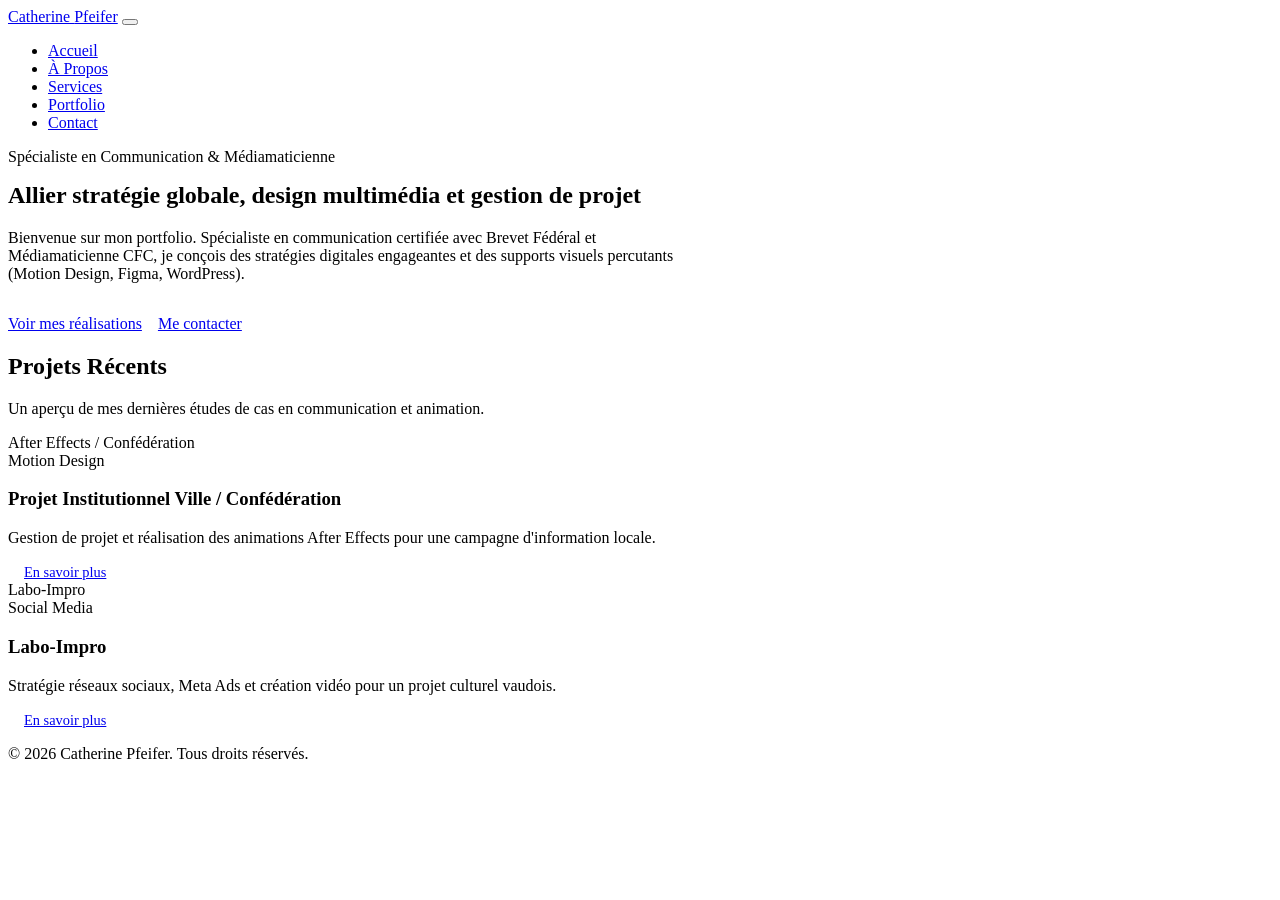
==== index.html @ 6492e7c9 "Add files via upload" ====
<!DOCTYPE html>
<html lang="fr">
<head>
  <meta charset="UTF-8">
  <meta name="viewport" content="width=device-width, initial-scale=1.0">
  <!-- SEO METADATA -->
  <title>Catherine Pfeifer | Spécialiste en Communication & Médiamaticienne Lausanne</title>
  <meta name="description" content="Portfolio de Catherine Pfeifer, spécialiste en communication brevetée et médiamaticienne CFC à Lausanne. Expertises : motion design, stratégie de communication et web.">
  <link rel="stylesheet" href="css/style.css">
  <link rel="preconnect" href="https://fonts.googleapis.com">
  <link href="https://fonts.googleapis.com/css2?family=Inter:wght@400;500;600;700&family=Outfit:wght@500;600;700&display=swap" rel="stylesheet">
</head>
<body>

  <header class="site-header">
    <div class="container header-inner">
      <a href="index.html" class="brand-logo">Catherine <span>Pfeifer</span></a>
      <button class="nav-toggle" aria-label="Menu"><span class="hamburger"></span></button>
      <nav>
        <ul class="nav-menu">
          <li><a href="index.html" class="nav-link active">Accueil</a></li>
          <li><a href="a_propos.html" class="nav-link">À Propos</a></li>
          <li><a href="services.html" class="nav-link">Services</a></li>
          <li><a href="portfolio.html" class="nav-link">Portfolio</a></li>
          <li><a href="contact.html" class="nav-link">Contact</a></li>
        </ul>
      </nav>
    </div>
  </header>

  <main>
    <section class="section">
      <div class="container">
        <span class="badge badge-green">Spécialiste en Communication &amp; Médiamaticienne</span>
        <h1 style="margin-top:1rem;">Allier stratégie globale, design multimédia et gestion de projet</h1>
        <p style="margin-top:1rem; max-width: 700px; color: var(--text-muted);">
          Bienvenue sur mon portfolio. Spécialiste en communication certifiée avec Brevet Fédéral et Médiamaticienne CFC, je conçois des stratégies digitales engageantes et des supports visuels percutants (Motion Design, Figma, WordPress).
        </p>
        <div style="margin-top: 2rem; display: flex; gap: 1rem; flex-wrap: wrap;">
  <!-- Bouton 1 : Or Plein -->
  <a href="portfolio.html" class="btn btn-gold-fill">Voir mes réalisations</a>
  
  <!-- Bouton 2 : Contour Or -->
  <a href="contact.html" class="btn btn-gold-outline">Me contacter</a>
</div>
      </div>
    </section>

    <!-- Aperçu des Projets Phares -->
    <section class="section" style="background: var(--bg-surface);">
      <div class="container">
        <div class="section-title">
          <h2>Projets Récents</h2>
          <p>Un aperçu de mes dernières études de cas en communication et animation.</p>
        </div>
        <div class="projects-grid">
          <article class="project-card">
            <div class="project-thumb"><span>After Effects / Confédération</span></div>
            <div class="project-content">
              <span class="badge badge-purple">Motion Design</span>
              <h3>Projet Institutionnel Ville / Confédération</h3>
              <p>Gestion de projet et réalisation des animations After Effects pour une campagne d'information locale.</p>
              <a href="portfolio.html" class="btn btn-outline" style="padding: 0.5rem 1rem; font-size: 0.9rem;">En savoir plus</a>
            </div>
          </article>
          <article class="project-card">
            <div class="project-thumb"><span>Labo-Impro</span></div>
            <div class="project-content">
              <span class="badge badge-pink">Social Media</span>
              <h3>Labo-Impro</h3>
              <p>Stratégie réseaux sociaux, Meta Ads et création vidéo pour un projet culturel vaudois.</p>
              <a href="portfolio.html" class="btn btn-outline" style="padding: 0.5rem 1rem; font-size: 0.9rem;">En savoir plus</a>
            </div>
          </article>
        </div>
      </div>
    </section>
  </main>

  <footer class="site-footer">
    <div class="container footer-content">
      <p>&copy; 2026 Catherine Pfeifer. Tous droits réservés.</p>
    </div>
  </footer>

  <script src="js/main.js"></script>
</body>
</html>
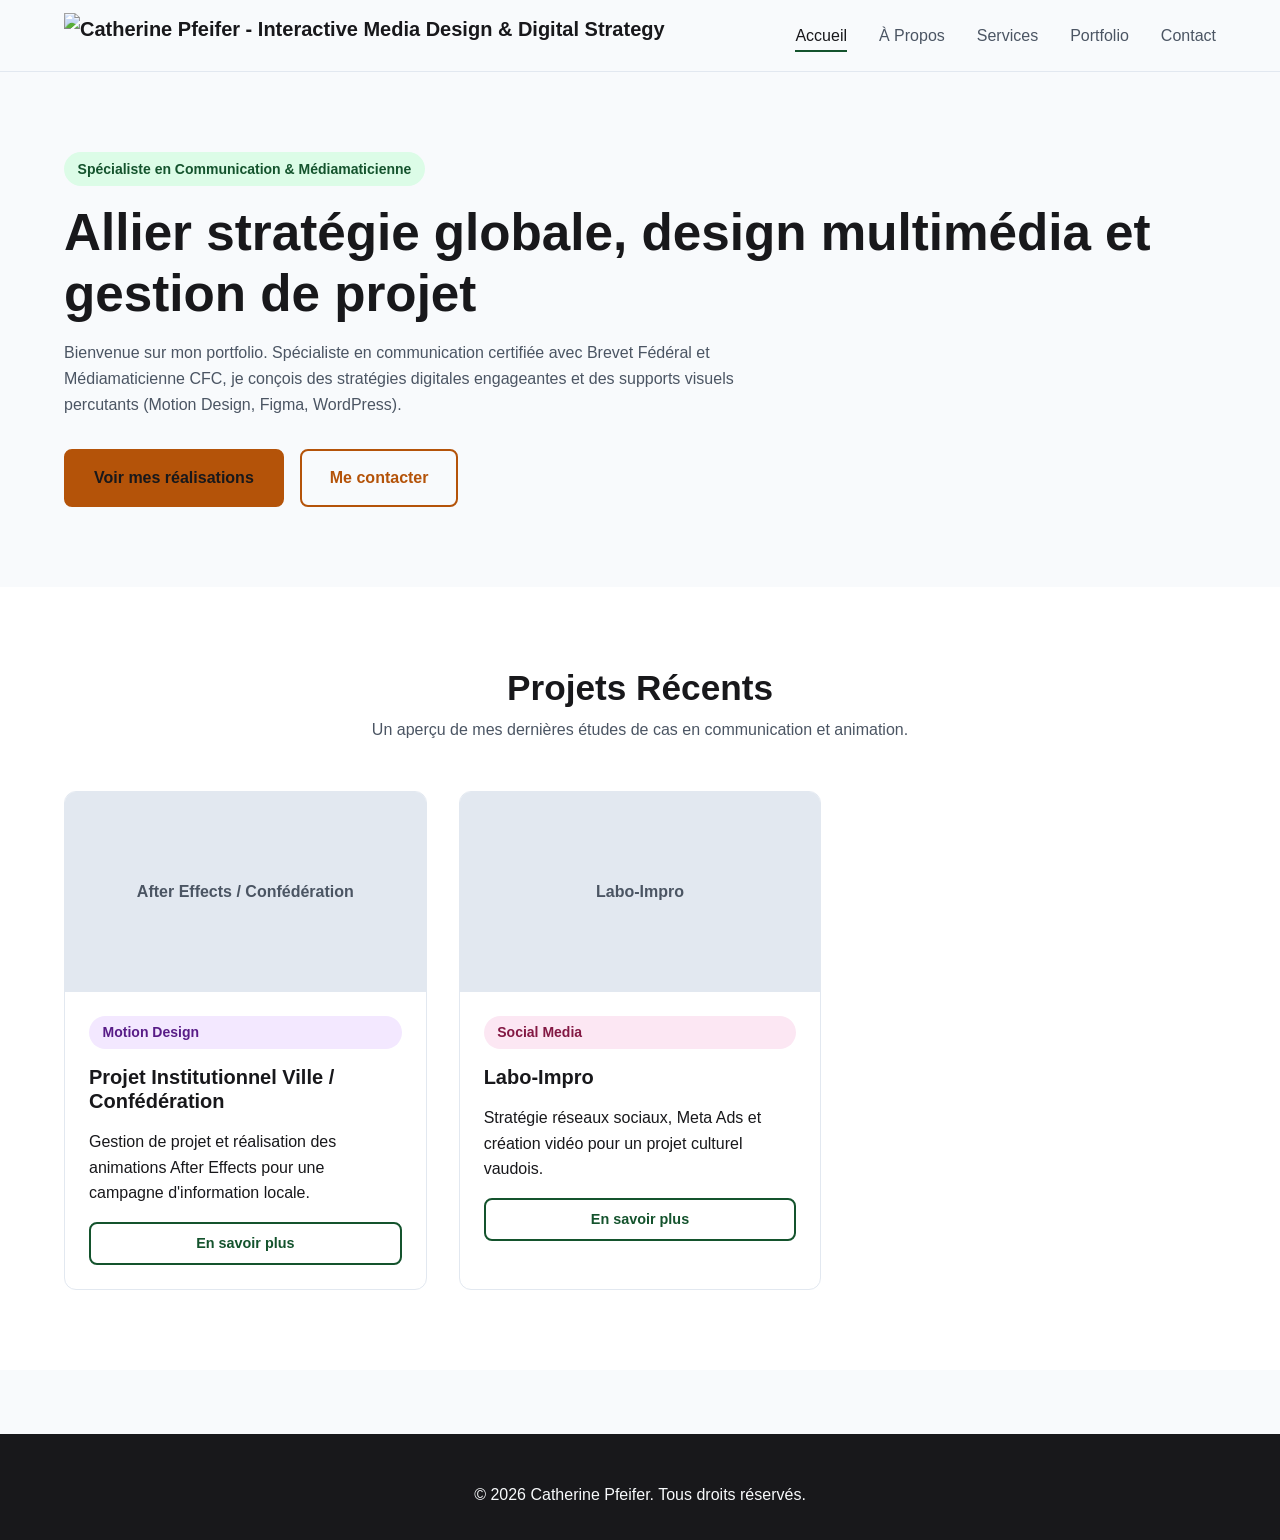
==== commit 7669c101: "Update index.html with new header image" ====
--- a/index.html
+++ b/index.html
@@ -14,7 +14,9 @@
 
   <header class="site-header">
     <div class="container header-inner">
-      <a href="index.html" class="brand-logo">Catherine <span>Pfeifer</span></a>
+      <a href="index.html" class="brand-logo">
+        <img src="images/CP_2_banniere_blanc.jpg" alt="Catherine Pfeifer - Interactive Media Design & Digital Strategy" style="height: 45px; width: auto; display: block;">
+      </a>
       <button class="nav-toggle" aria-label="Menu"><span class="hamburger"></span></button>
       <nav>
         <ul class="nav-menu">
--- a/css/style.css
+++ b/css/style.css
@@ -0,0 +1,168 @@
+/* ==========================================
+   CHARTE GRAPHIQUE & PALETTE ACCESSIBLE (WCAG AA)
+   ========================================== */
+:root {
+  --bg-green-pastel: #DCFCE7;
+  --bg-purple-pastel: #F3E8FF;
+  --bg-pink-pastel: #FCE7F3;
+  --bg-yellow-pastel: #FEF08A;
+  --bg-page: #F8FAFC;
+  --bg-surface: #FFFFFF;
+    
+  --text-on-green: #14532D;
+  --text-on-purple: #581C87;
+  --text-on-pink: #831843;
+  --text-on-yellow: #713F12;
+    
+  --text-main: #18181B;
+  --text-muted: #4B5563;
+  --accent-gold: #B45309;
+  --border-subtle: #E2E8F0;
+  --focus-ring: #2563EB;
+
+  --font-heading: 'Outfit', -apple-system, sans-serif;
+  --font-body: 'Inter', -apple-system, sans-serif;
+
+  --max-width: 1200px;
+  --header-height: 72px;
+  --radius-sm: 8px;
+  --radius-md: 12px;
+  --radius-lg: 20px;
+  --transition: all 0.25s cubic-bezier(0.4, 0, 0.2, 1);
+  --shadow-sm: 0 1px 3px rgba(0,0,0,0.05);
+  --shadow-md: 0 4px 6px -1px rgba(0,0,0,0.05), 0 2px 4px -1px rgba(0,0,0,0.03);
+}
+
+*, *::before, *::after { box-sizing: border-box; margin: 0; padding: 0; }
+html { scroll-behavior: smooth; font-size: 100%; }
+body {
+  font-family: var(--font-body);
+  background-color: var(--bg-page);
+  color: var(--text-main);
+  line-height: 1.6;
+  -webkit-font-smoothing: antialiased;
+}
+
+:focus-visible { outline: 3px solid var(--focus-ring); outline-offset: 3px; border-radius: 4px; }
+
+h1, h2, h3, h4 { font-family: var(--font-heading); color: var(--text-main); line-height: 1.2; }
+h1 { font-size: clamp(2rem, 4vw, 3.2rem); font-weight: 700; }
+h2 { font-size: clamp(1.6rem, 3vw, 2.2rem); font-weight: 700; }
+h3 { font-size: 1.25rem; font-weight: 600; }
+
+.container { width: 100%; max-width: var(--max-width); margin: 0 auto; padding: 0 1.5rem; }
+.section { padding: 5rem 0; }
+.section-title { text-align: center; margin-bottom: 3rem; }
+.section-title p { color: var(--text-muted); margin-top: 0.5rem; }
+
+/* Boutons & Badges */
+.btn {
+  display: inline-flex; align-items: center; justify-content: center; gap: 0.5rem;
+  padding: 0.875rem 1.75rem; font-weight: 600; font-size: 1rem; text-decoration: none;
+  border-radius: var(--radius-sm); border: 2px solid transparent; cursor: pointer; transition: var(--transition);
+}
+.btn-primary { background-color: var(--text-on-green); color: #FFFFFF; }
+.btn-primary:hover { background-color: #0f3d21; transform: translateY(-2px); }
+.btn-outline { border-color: var(--text-on-green); color: var(--text-on-green); background-color: transparent; }
+.btn-outline:hover { background-color: var(--bg-green-pastel); transform: translateY(-2px); }
+
+.badge { display: inline-flex; align-items: center; gap: 0.5rem; padding: 0.35rem 0.85rem; border-radius: 50px; font-size: 0.875rem; font-weight: 600; }
+.badge-green { background: var(--bg-green-pastel); color: var(--text-on-green); }
+.badge-purple { background: var(--bg-purple-pastel); color: var(--text-on-purple); }
+.badge-pink { background: var(--bg-pink-pastel); color: var(--text-on-pink); }
+.badge-yellow { background: var(--bg-yellow-pastel); color: var(--text-on-yellow); }
+
+/* Navigation Header */
+.site-header {
+  position: sticky; top: 0; height: var(--header-height);
+  background-color: rgba(248, 250, 252, 0.95); backdrop-filter: blur(8px);
+  border-bottom: 1px solid var(--border-subtle); z-index: 1000; display: flex; align-items: center;
+}
+.header-inner { display: flex; align-items: center; justify-content: space-between; width: 100%; }
+.brand-logo { font-family: var(--font-heading); font-size: 1.25rem; font-weight: 700; color: var(--text-main); text-decoration: none; }
+.brand-logo span { color: var(--accent-gold); }
+.nav-menu { display: flex; gap: 2rem; list-style: none; }
+.nav-link { text-decoration: none; color: var(--text-muted); font-weight: 500; transition: var(--transition); padding: 0.5rem 0; position: relative; }
+.nav-link:hover, .nav-link.active { color: var(--text-main); }
+.nav-link.active::after { content: ''; position: absolute; bottom: 0; left: 0; width: 100%; height: 2px; background-color: var(--text-on-green); }
+
+.nav-toggle { display: none; background: none; border: none; cursor: pointer; padding: 0.5rem; }
+.hamburger { display: block; width: 24px; height: 2px; background: var(--text-main); position: relative; transition: var(--transition); }
+.hamburger::before, .hamburger::after { content: ''; position: absolute; width: 24px; height: 2px; background: var(--text-main); left: 0; transition: var(--transition); }
+.hamburger::before { top: -6px; }
+.hamburger::after { top: 6px; }
+
+/* Cartes & Grilles */
+.skills-grid { display: grid; grid-template-columns: repeat(auto-fit, minmax(260px, 1fr)); gap: 1.5rem; }
+.skill-card { padding: 2rem; border-radius: var(--radius-md); box-shadow: var(--shadow-sm); transition: var(--transition); display: flex; flex-direction: column; gap: 1rem; }
+.skill-card.card-green { background-color: var(--bg-green-pastel); color: var(--text-on-green); }
+.skill-card.card-purple { background-color: var(--bg-purple-pastel); color: var(--text-on-purple); }
+.skill-card.card-pink { background-color: var(--bg-pink-pastel); color: var(--text-on-pink); }
+.skill-card.card-yellow { background-color: var(--bg-yellow-pastel); color: var(--text-on-yellow); }
+
+.projects-grid { display: grid; grid-template-columns: repeat(auto-fill, minmax(320px, 1fr)); gap: 2rem; }
+.project-card { background: var(--bg-surface); border-radius: var(--radius-md); border: 1px solid var(--border-subtle); overflow: hidden; display: flex; flex-direction: column; transition: var(--transition); }
+.project-card:hover { transform: translateY(-4px); box-shadow: var(--shadow-md); }
+.project-card.is-hidden { display: none; }
+.project-thumb { height: 200px; background-color: #E2E8F0; display: flex; align-items: center; justify-content: center; font-weight: 600; color: var(--text-muted); }
+.project-content { padding: 1.5rem; display: flex; flex-direction: column; flex-grow: 1; gap: 1rem; }
+
+/* Timeline */
+.timeline { position: relative; max-width: 800px; margin: 0 auto; padding: 2rem 0; }
+.timeline::before { content: ''; position: absolute; top: 0; bottom: 0; left: 20px; width: 2px; background: var(--border-subtle); }
+@media (min-width: 768px) { .timeline::before { left: 50%; transform: translateX(-50%); } }
+.timeline-item { position: relative; margin-bottom: 2.5rem; width: 100%; }
+.timeline-badge { position: absolute; top: 0; left: 6px; width: 30px; height: 30px; border-radius: 50%; background: var(--bg-surface); border: 3px solid var(--text-on-green); z-index: 2; }
+@media (min-width: 768px) { .timeline-badge { left: 50%; transform: translateX(-50%); } }
+.timeline-panel { position: relative; margin-left: 60px; padding: 1.5rem; background: var(--bg-surface); border-radius: var(--radius-md); border: 1px solid var(--border-subtle); box-shadow: var(--shadow-sm); }
+@media (min-width: 768px) {
+  .timeline-item:nth-child(odd) .timeline-panel { margin-left: 0; width: 45%; }
+  .timeline-item:nth-child(even) .timeline-panel { margin-left: 55%; width: 45%; }
+}
+
+/* Footer */
+.site-footer { background: var(--text-main); color: #F8FAFC; padding: 3rem 0 2rem 0; margin-top: 4rem; }
+.footer-content { display: flex; flex-direction: column; align-items: center; gap: 1.5rem; text-align: center; }
+.footer-links { display: flex; gap: 1.5rem; list-style: none; }
+.footer-links a { color: #9CA3AF; text-decoration: none; transition: var(--transition); }
+.footer-links a:hover { color: #FFFFFF; }
+
+@media (max-width: 767px) {
+  .nav-toggle { display: block; z-index: 1001; }
+  .nav-menu { position: fixed; top: 0; right: -100%; width: 80%; max-width: 300px; height: 100vh; background: var(--bg-surface); flex-direction: column; padding: 6rem 2rem 2rem 2rem; box-shadow: -4px 0 12px rgba(0,0,0,0.1); transition: right 0.3s ease-in-out; }
+  .nav-menu.is-open { right: 0; }
+}
+
+/* ==========================================
+   VARIATION DE BOUTONS OR / DORE (ACCESSIBLE)
+   ========================================== */
+
+/* 1. Bouton Or Plein (Fond doré + Texte foncé pour le contraste) */
+.btn-gold-fill {
+  background-color: var(--accent-gold); /* #B45309 ou #D97706 */
+  color: #18181B;                       /* Texte foncé indispensable pour WCAG AA */
+  border-color: var(--accent-gold);
+  font-weight: 700;
+}
+
+.btn-gold-fill:hover {
+  background-color: #92400E;           /* Version légèrement plus sombre au survol */
+  color: #FFFFFF;                      /* Texte blanc valide car le fond devient plus sombre */
+  border-color: #92400E;
+  transform: translateY(-2px);
+}
+
+/* 2. Bouton Contour Or (Fond transparent + Bordure & Texte dorés) */
+.btn-gold-outline {
+  background-color: transparent;
+  color: var(--accent-gold);            /* Texte doré sombre #B45309 */
+  border: 2px solid var(--accent-gold);
+  font-weight: 700;
+}
+
+.btn-gold-outline:hover {
+  background-color: var(--bg-yellow-pastel); /* Fond jaune/or pastel au survol */
+  color: #713F12;                             /* Texte marron/bronze très contrasté */
+  border-color: var(--accent-gold);
+  transform: translateY(-2px);
+}
